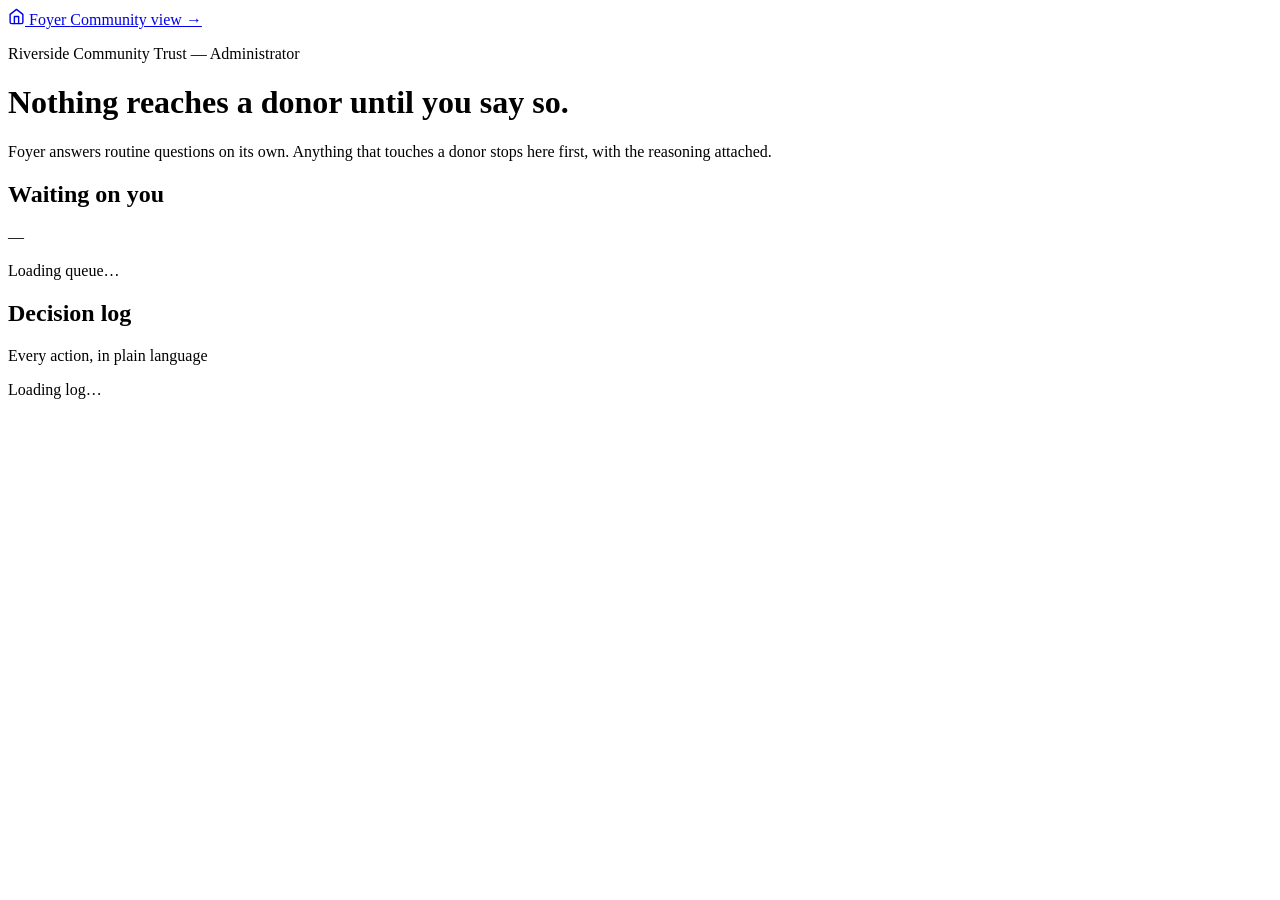
==== web/admin.html @ 90c6cdc6 "Foyer: nonprofit front-desk and donor-steward agent with human approval gate" ====
<!DOCTYPE html>
<html lang="en">
<head>
<meta charset="utf-8">
<meta name="viewport" content="width=device-width, initial-scale=1">
<title>Foyer — Approval queue</title>
<link rel="preconnect" href="https://fonts.googleapis.com">
<link rel="preconnect" href="https://fonts.gstatic.com" crossorigin>
<link href="https://fonts.googleapis.com/css2?family=Familjen+Grotesk:wght@400;500;600&family=Karla:wght@300;400;500&family=JetBrains+Mono:wght@400&display=swap" rel="stylesheet">
<link rel="stylesheet" href="/style.css">
</head>
<body class="admin-page">

<nav class="topbar">
  <a class="wordmark" href="/">
    <svg width="17" height="17" viewBox="0 0 24 24" fill="none" stroke="currentColor" stroke-width="2" stroke-linecap="round" stroke-linejoin="round"><path d="m3 9 9-7 9 7v11a2 2 0 0 1-2 2H5a2 2 0 0 1-2-2z"/><path d="M9 22V12h6v10"/></svg>
    Foyer
  </a>
  <a class="topbar-link" href="/">Community view &rarr;</a>
</nav>

<main class="admin-shell">

  <header class="admin-head">
    <p class="mono-label">Riverside Community Trust — Administrator</p>
    <h1>Nothing reaches a donor<span class="muted"> until you say so.</span></h1>
    <p class="lead">Foyer answers routine questions on its own. Anything that touches
      a donor stops here first, with the reasoning attached.</p>
  </header>

  <section class="queue-block">
    <div class="block-head">
      <h2>Waiting on you</h2>
      <span class="count" id="pending-count">—</span>
    </div>
    <div id="queue"><p class="empty">Loading queue…</p></div>
  </section>

  <section class="log-block">
    <div class="block-head">
      <h2>Decision log</h2>
      <span class="hint">Every action, in plain language</span>
    </div>
    <div id="log"><p class="empty">Loading log…</p></div>
  </section>

</main>

<script src="/admin.js"></script>
</body>
</html>
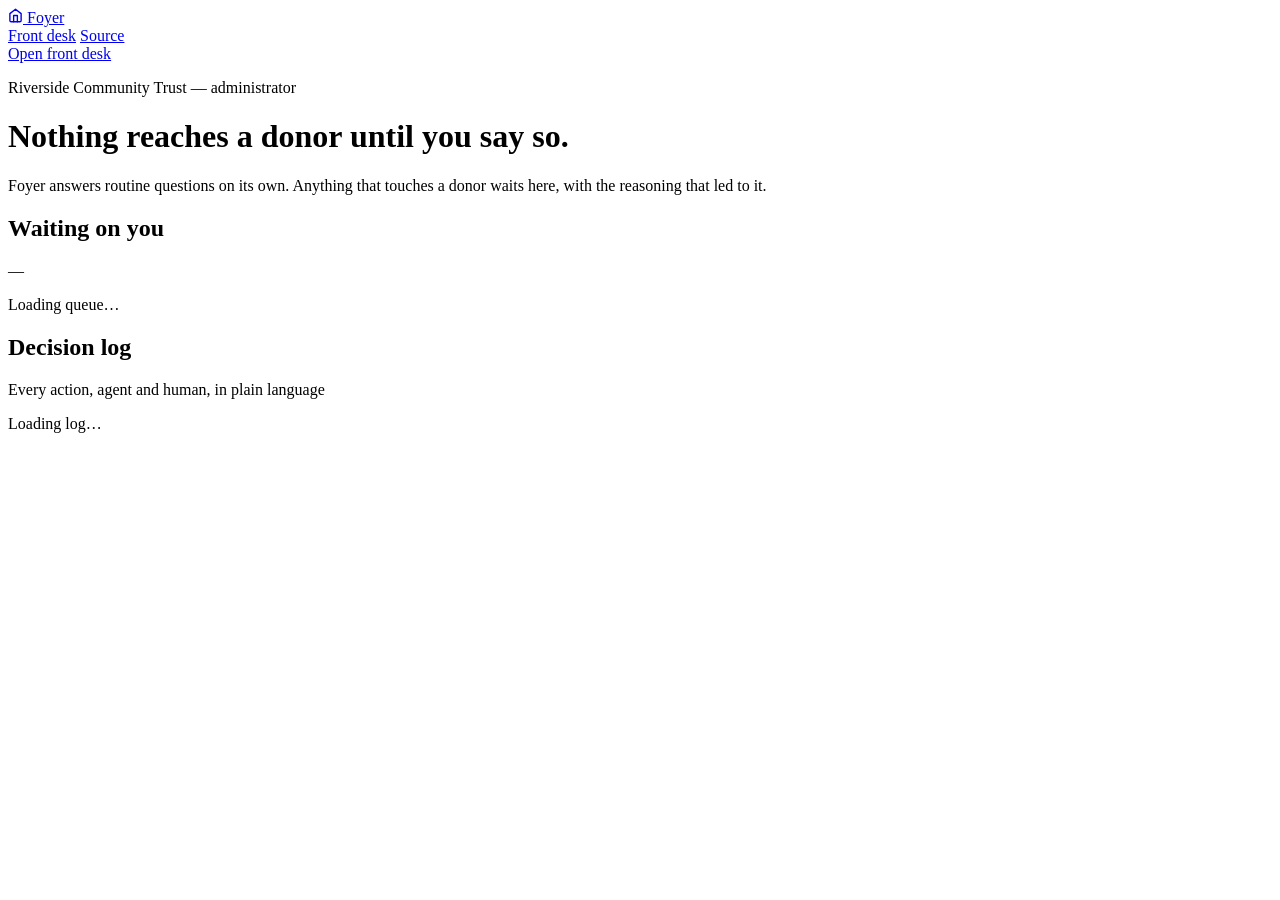
==== commit b5813854: "New dark violet design system across both surfaces" ====
--- a/web/admin.html
+++ b/web/admin.html
@@ -3,32 +3,41 @@
 <head>
 <meta charset="utf-8">
 <meta name="viewport" content="width=device-width, initial-scale=1">
-<title>Foyer — Approval queue</title>
+<title>Foyer — approval queue</title>
 <link rel="preconnect" href="https://fonts.googleapis.com">
 <link rel="preconnect" href="https://fonts.gstatic.com" crossorigin>
-<link href="https://fonts.googleapis.com/css2?family=Familjen+Grotesk:wght@400;500;600&family=Karla:wght@300;400;500&family=JetBrains+Mono:wght@400&display=swap" rel="stylesheet">
+<link href="https://fonts.googleapis.com/css2?family=Inter:wght@500;600&family=Karla:wght@300;400;500&family=JetBrains+Mono:wght@400&display=swap" rel="stylesheet">
 <link rel="stylesheet" href="/style.css">
 </head>
-<body class="admin-page">
+<body>
 
-<nav class="topbar">
+<div class="glowfield" aria-hidden="true"><i class="g1"></i><i class="g2"></i><i class="g3"></i></div>
+<div class="dots" aria-hidden="true"></div>
+<div class="grain" aria-hidden="true"></div>
+
+<nav class="nav">
   <a class="wordmark" href="/">
-    <svg width="17" height="17" viewBox="0 0 24 24" fill="none" stroke="currentColor" stroke-width="2" stroke-linecap="round" stroke-linejoin="round"><path d="m3 9 9-7 9 7v11a2 2 0 0 1-2 2H5a2 2 0 0 1-2-2z"/><path d="M9 22V12h6v10"/></svg>
+    <span class="mark">
+      <svg width="15" height="15" viewBox="0 0 24 24" fill="none" stroke="currentColor" stroke-width="2.2" stroke-linecap="round" stroke-linejoin="round"><path d="m3 9 9-7 9 7v11a2 2 0 0 1-2 2H5a2 2 0 0 1-2-2z"/><path d="M9 22V12h6v10"/></svg>
+    </span>
     Foyer
   </a>
-  <a class="topbar-link" href="/">Community view &rarr;</a>
+  <div class="navlinks">
+    <a href="/">Front desk</a>
+    <a href="https://github.com/Kingnanaweb3/foyer">Source</a>
+  </div>
+  <a class="cta" href="/">Open front desk</a>
 </nav>
 
-<main class="admin-shell">
-
+<main class="admin">
   <header class="admin-head">
-    <p class="mono-label">Riverside Community Trust — Administrator</p>
-    <h1>Nothing reaches a donor<span class="muted"> until you say so.</span></h1>
+    <p class="status-line"><i class="pulse"></i>Riverside Community Trust — administrator</p>
+    <h1>Nothing reaches a donor <span class="tint">until you say so.</span></h1>
     <p class="lead">Foyer answers routine questions on its own. Anything that touches
-      a donor stops here first, with the reasoning attached.</p>
+      a donor waits here, with the reasoning that led to it.</p>
   </header>
 
-  <section class="queue-block">
+  <section class="block">
     <div class="block-head">
       <h2>Waiting on you</h2>
       <span class="count" id="pending-count">—</span>
@@ -36,14 +45,13 @@
     <div id="queue"><p class="empty">Loading queue…</p></div>
   </section>
 
-  <section class="log-block">
+  <section class="block">
     <div class="block-head">
       <h2>Decision log</h2>
-      <span class="hint">Every action, in plain language</span>
+      <span class="hint">Every action, agent and human, in plain language</span>
     </div>
     <div id="log"><p class="empty">Loading log…</p></div>
   </section>
-
 </main>
 
 <script src="/admin.js"></script>
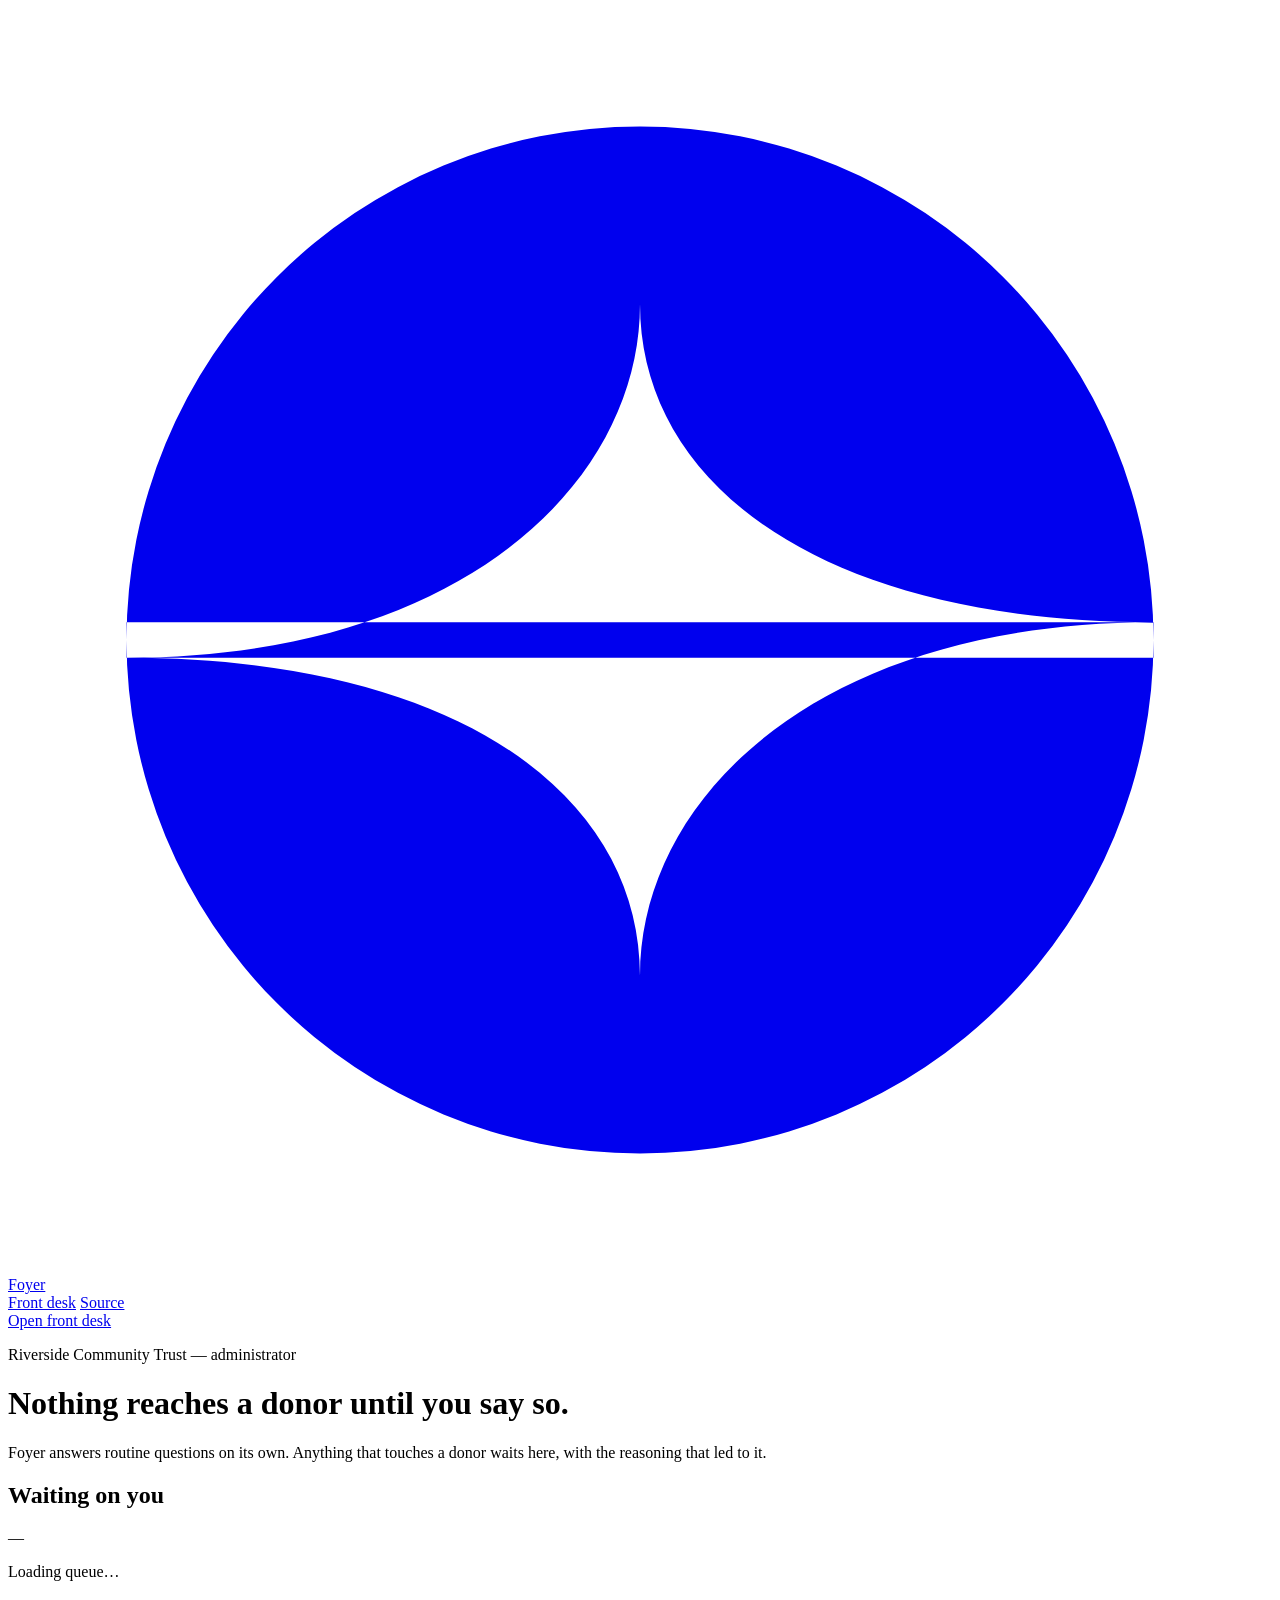
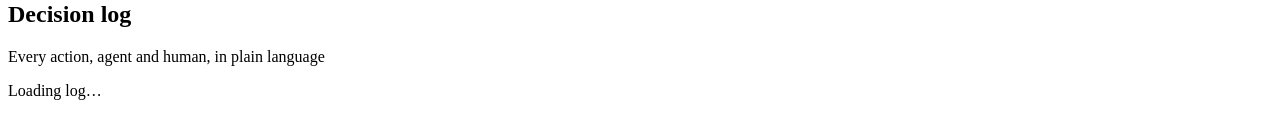
==== commit 1f5ad436: "New Foyer mark, favicon, split-deploy config" ====
--- a/web/admin.html
+++ b/web/admin.html
@@ -7,6 +7,7 @@
 <link rel="preconnect" href="https://fonts.googleapis.com">
 <link rel="preconnect" href="https://fonts.gstatic.com" crossorigin>
 <link href="https://fonts.googleapis.com/css2?family=Inter:wght@500;600&family=Karla:wght@300;400;500&family=JetBrains+Mono:wght@400&display=swap" rel="stylesheet">
+<link rel="icon" type="image/svg+xml" href="/brand/mark-violet.svg">
 <link rel="stylesheet" href="/style.css">
 </head>
 <body>
@@ -18,7 +19,7 @@
 <nav class="nav">
   <a class="wordmark" href="/">
     <span class="mark">
-      <svg width="15" height="15" viewBox="0 0 24 24" fill="none" stroke="currentColor" stroke-width="2.2" stroke-linecap="round" stroke-linejoin="round"><path d="m3 9 9-7 9 7v11a2 2 0 0 1-2 2H5a2 2 0 0 1-2-2z"/><path d="M9 22V12h6v10"/></svg>
+      <svg viewBox="0 0 64 64" fill="none"><path fill="currentColor" fill-rule="evenodd" clip-rule="evenodd" d="M32 6a26 26 0 1 1 0 52 26 26 0 0 1 0-52Z M32 15C32 24 41 31.1 58 31.1 41 31.1 32 40 32 49 32 40 23 32.9 6 32.9 23 32.9 32 24 32 15Z M6 31.1h52v1.8H6Z"/></svg>
     </span>
     Foyer
   </a>
@@ -54,6 +55,7 @@
   </section>
 </main>
 
+<script src="/config.js"></script>
 <script src="/admin.js"></script>
 </body>
 </html>
